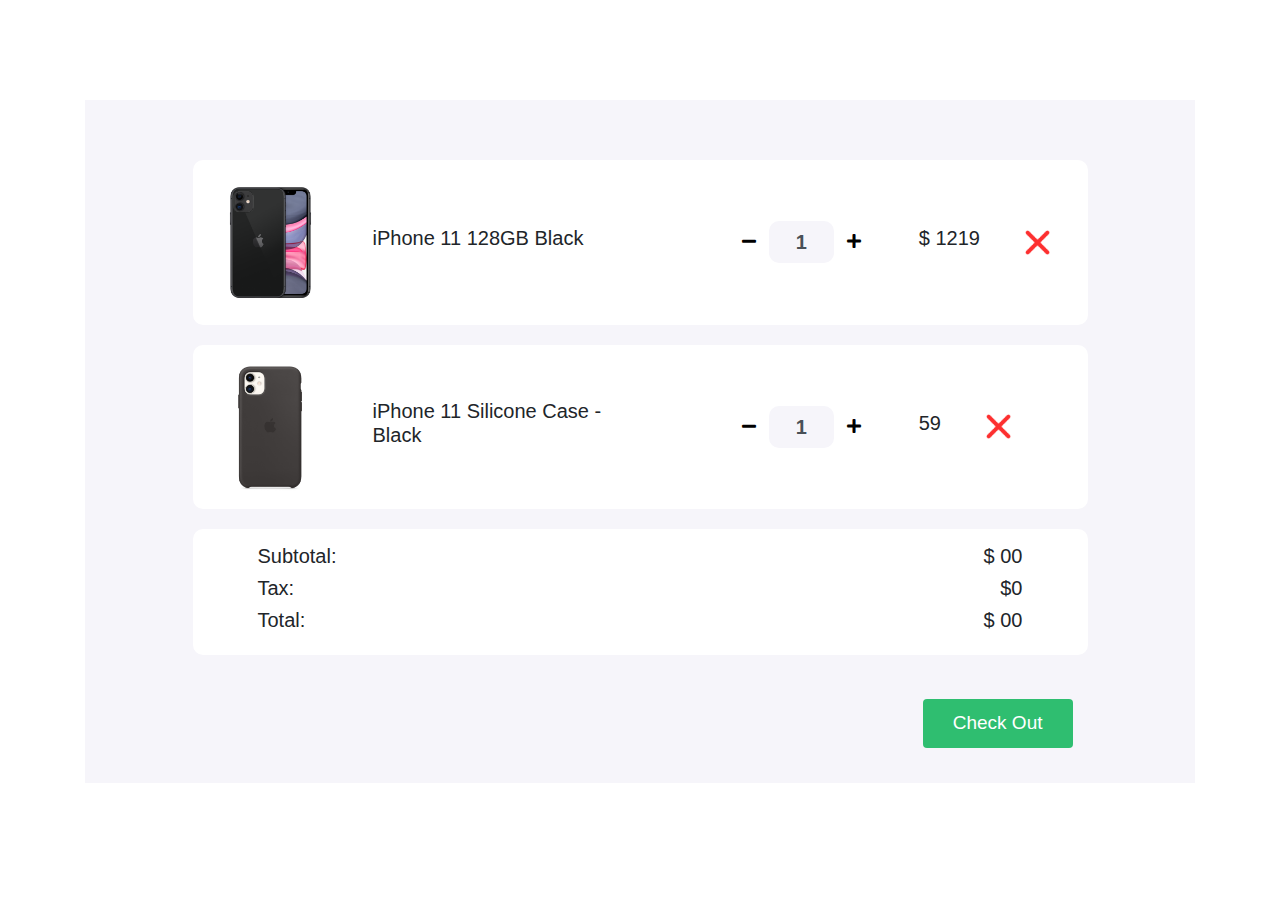
==== Module 19.5.shopping-cart/index.html @ c4ccbc00 "All js code deleted to write new code" ====
<!DOCTYPE html>
<html>

<head>
   <title>Shopping Cart</title>
   <meta charset="utf-8">
   <meta name="viewport" content="width=device-width, initial-scale=1">
   <link rel="stylesheet" href="https://maxcdn.bootstrapcdn.com/bootstrap/4.0.0/css/bootstrap.min.css">
   <link href="https://cdnjs.cloudflare.com/ajax/libs/font-awesome/5.11.2/css/all.css" rel="stylesheet" />
   <link href="style.css" rel="stylesheet">
</head>

<body>

   <section>
      <div class="container">
         <div class="cart">
            <div class="col-md-12 col-lg-10 mx-auto">
               <div class="cart-item">
                  <div class="row">
                     <div class="col-md-7 center-item">
                        <img src="images/product-1.png" alt="">
                        <h5>iPhone 11 128GB Black</h5>
                     </div>

                     <div class="col-md-5 center-item">
                        <div class="input-group number-spinner">
                           <button class="btn btn-default" id="phoneMinus"><i class="fas fa-minus" ></i></button>
                           <input type="text" class="form-control text-center"  value="1"  id="phoneInput">
                           <button class="btn btn-default"  id="phonePlus"><i class="fas fa-plus"></i></button>
                        </div>
                        <h5>$ <span id="phonePrice">1219</span></h5>
                        <img src="images/remove.png" alt="" class="remove-item">
                     </div>

                     
                  </div>
               </div>

               <div class="cart-item">
                  <div class="row">
                     <div class="col-md-7 center-item mx-auto">
                        <img src="images/product-2.png" alt="">
                        <h5>iPhone 11 Silicone Case - Black</h5>
                     </div>
                     <div class="col-md-5 center-item">
                        <div class="input-group number-spinner">
                           <button class="btn btn-default" id="caseMinus"><i class="fas fa-minus"></i></button>
                           <input type="text" class="form-control text-center" id="caseInput" value="1">
                           <button class="btn btn-default" id="casePlus"><i class="fas fa-plus"></i></button>

                        </div>
                        <h5 id="casePrice">59</h5>
                        <img src="images/remove.png" alt="" class="remove-item">
                     </div>
                  </div>
               </div>

               <div class="cart-item">
                  <div class="row">

                     <div class="col-md-8">
                        <h5>Subtotal: </h5>
                        <h5>Tax:</h5>
                        <h5>Total:</h5>
                     </div>

                     <div class="col-md-4 status">
                        <h5>$ <span id="subTotal">00</span></h5>
                        <h5>$0</h5>
                        <h5>$ <span id="total">00</span></h5>
                     </div>
                  </div>
               </div>
               <div class="col-md-12 pt-4 pb-4">
                  <button type="button" class="btn btn-success check-out">Check Out</button>
               </div>
            </div>
         </div>
      </div>
   </section>

   <script>
      
   </script>
</body>

</html>
---- Module 19.5.shopping-cart/style.css ----
body{
	background: #fff;
}
.cart{
	margin: 100px 0;
	background-color: #F6F5FA;;
	padding: 60px 0;
}
.total-price{
	padding-bottom: 15px;
}
.cart-item{
	background-color: #fff;
	border-radius: 10px;
	padding: 15px 20px;
	margin-bottom: 20px;
}
.center-item{
    display: flex;
    align-items: center;
    justify-content: flex-start;
}
.cart-item img{
	width: 115px;
}
.cart-item h5{
    padding: 0 45px;
}
.cart-item .remove-item{
	width: 25px!important;
}
.btn-default{
	background-color: #fff;
}
.cart-item .form-control{
	background-color: #F6F5FA;
	border: none;
    width: 65px;
    border-radius: 10px!important;
    font-weight: 700;
    font-size: 20px;
}
.input-group{
	width: unset;
}
.status{
	text-align: right;
}
.check-out{
    float: right;
    padding: 10px 30px;
	font-size: 19px;
	background-color: #2FBE70;
	border: none;
}
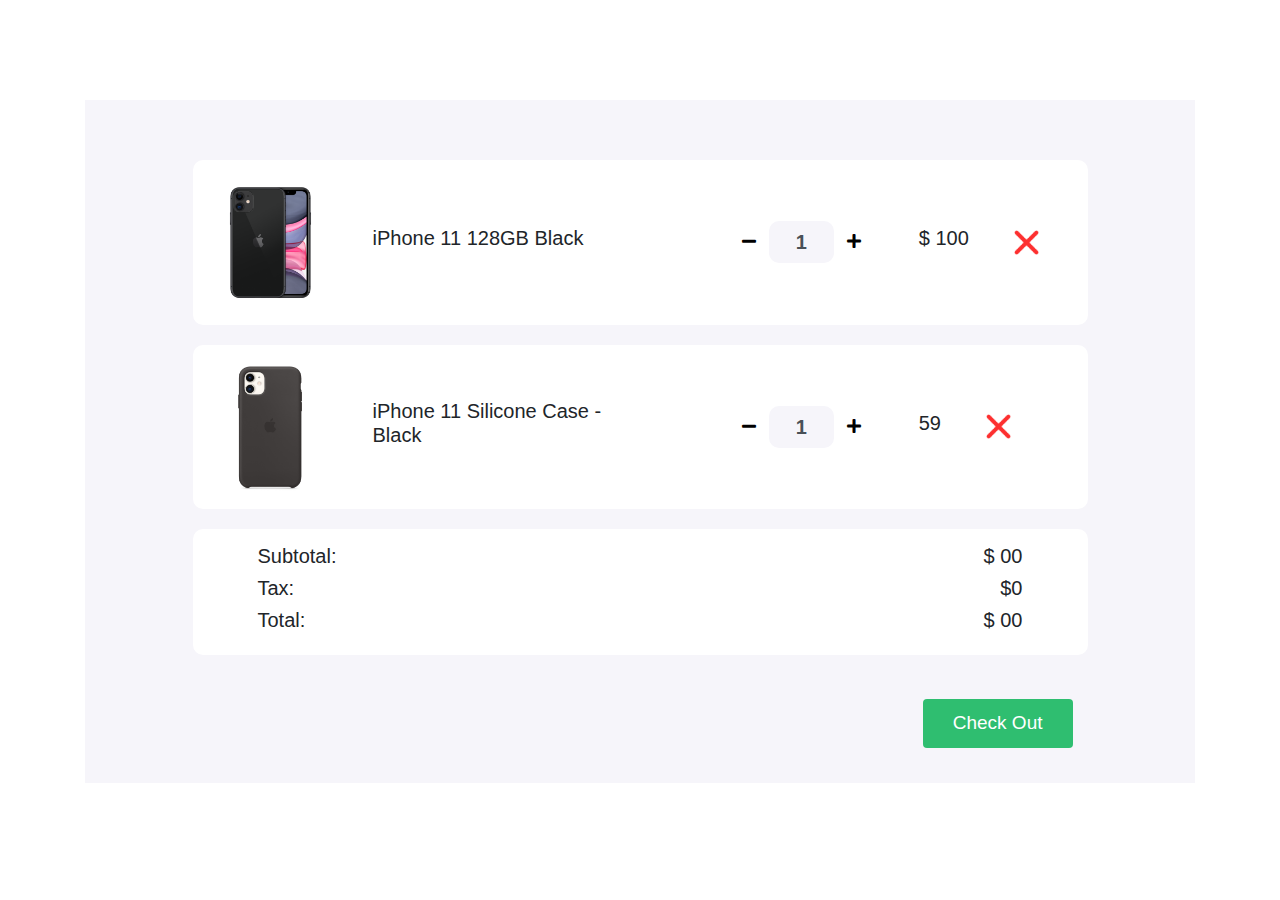
==== commit 97d72030: "phonePrice updated" ====
--- a/Module 19.5.shopping-cart/index.html
+++ b/Module 19.5.shopping-cart/index.html
@@ -29,7 +29,7 @@
                            <input type="text" class="form-control text-center"  value="1"  id="phoneInput">
                            <button class="btn btn-default"  id="phonePlus"><i class="fas fa-plus"></i></button>
                         </div>
-                        <h5>$ <span id="phonePrice">1219</span></h5>
+                        <h5>$ <span id="phonePrice">100</span></h5>
                         <img src="images/remove.png" alt="" class="remove-item">
                      </div>
 
@@ -80,9 +80,7 @@
       </div>
    </section>
 
-   <script>
-      
-   </script>
+<script src="script.js"></script>
 </body>
 
 </html>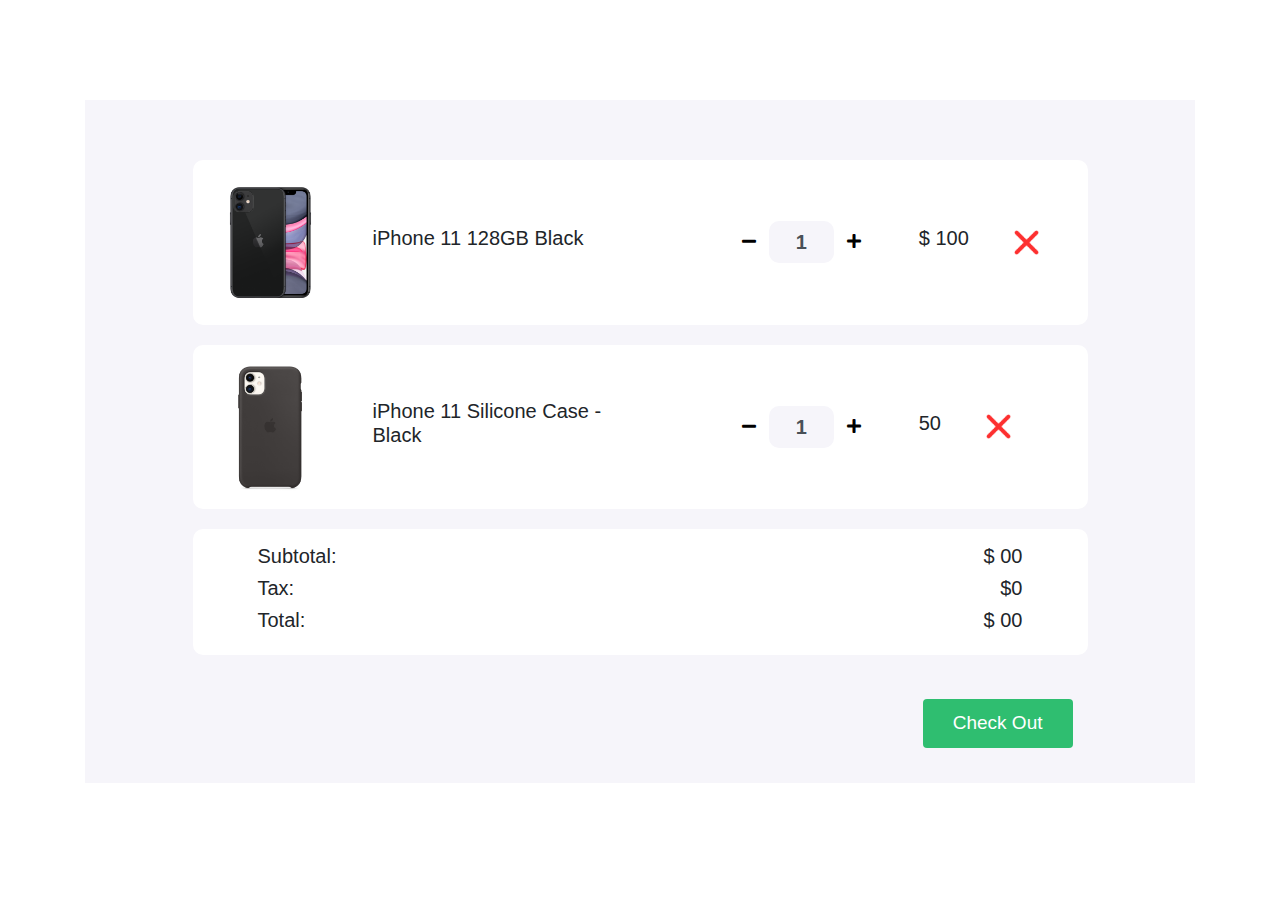
==== commit d29959d4: "casing price completed" ====
--- a/Module 19.5.shopping-cart/index.html
+++ b/Module 19.5.shopping-cart/index.html
@@ -25,9 +25,9 @@
 
                      <div class="col-md-5 center-item">
                         <div class="input-group number-spinner">
-                           <button class="btn btn-default" id="phoneMinus"><i class="fas fa-minus" ></i></button>
+                           <button class="btn btn-default" onclick="phoneProductChange(false)"><i class="fas fa-minus" ></i></button>
                            <input type="text" class="form-control text-center"  value="1"  id="phoneInput">
-                           <button class="btn btn-default"  id="phonePlus"><i class="fas fa-plus"></i></button>
+                           <button class="btn btn-default"  onclick=" phoneProductChange(true)"><i class="fas fa-plus"></i></button>
                         </div>
                         <h5>$ <span id="phonePrice">100</span></h5>
                         <img src="images/remove.png" alt="" class="remove-item">
@@ -45,12 +45,12 @@
                      </div>
                      <div class="col-md-5 center-item">
                         <div class="input-group number-spinner">
-                           <button class="btn btn-default" id="caseMinus"><i class="fas fa-minus"></i></button>
+                           <button class="btn btn-default" onclick="caseProductChange(false)"><i class="fas fa-minus"></i></button>
                            <input type="text" class="form-control text-center" id="caseInput" value="1">
-                           <button class="btn btn-default" id="casePlus"><i class="fas fa-plus"></i></button>
+                           <button class="btn btn-default" onclick="caseProductChange(true)"><i class="fas fa-plus"></i></button>
 
                         </div>
-                        <h5 id="casePrice">59</h5>
+                        <h5 id="casePrice">50</h5>
                         <img src="images/remove.png" alt="" class="remove-item">
                      </div>
                   </div>
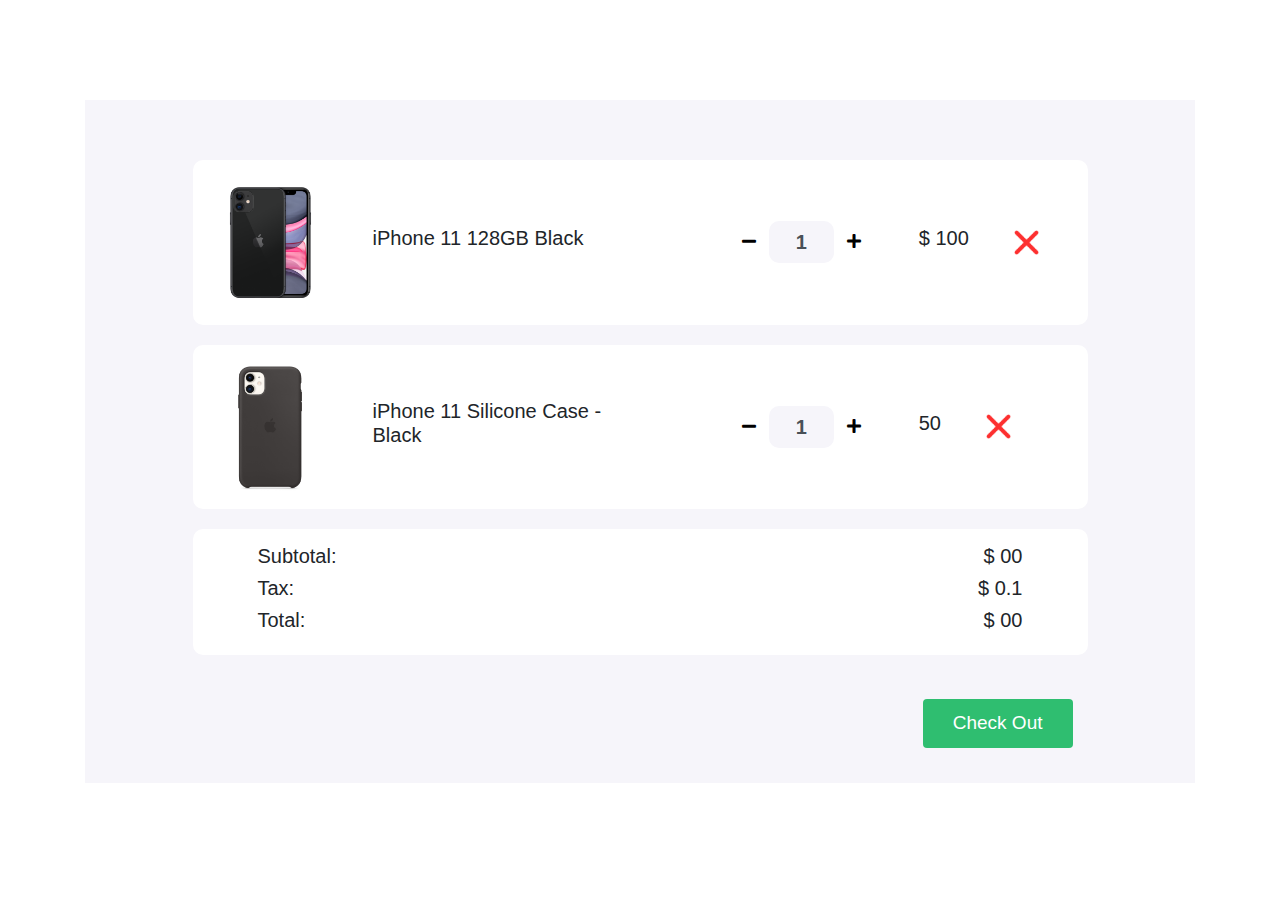
==== commit b1e33b5d: "tax and grandTotal complete" ====
--- a/Module 19.5.shopping-cart/index.html
+++ b/Module 19.5.shopping-cart/index.html
@@ -25,9 +25,9 @@
 
                      <div class="col-md-5 center-item">
                         <div class="input-group number-spinner">
-                           <button class="btn btn-default" onclick="phoneProductChange(false)"><i class="fas fa-minus" ></i></button>
+                           <button class="btn btn-default" onclick="ProductChange('phone',false)"><i class="fas fa-minus" ></i></button>
                            <input type="text" class="form-control text-center"  value="1"  id="phoneInput">
-                           <button class="btn btn-default"  onclick=" phoneProductChange(true)"><i class="fas fa-plus"></i></button>
+                           <button class="btn btn-default"  onclick=" ProductChange('phone',true)"><i class="fas fa-plus"></i></button>
                         </div>
                         <h5>$ <span id="phonePrice">100</span></h5>
                         <img src="images/remove.png" alt="" class="remove-item">
@@ -45,9 +45,9 @@
                      </div>
                      <div class="col-md-5 center-item">
                         <div class="input-group number-spinner">
-                           <button class="btn btn-default" onclick="caseProductChange(false)"><i class="fas fa-minus"></i></button>
+                           <button class="btn btn-default" onclick="ProductChange('case',false)"><i class="fas fa-minus"></i></button>
                            <input type="text" class="form-control text-center" id="caseInput" value="1">
-                           <button class="btn btn-default" onclick="caseProductChange(true)"><i class="fas fa-plus"></i></button>
+                           <button class="btn btn-default" onclick="ProductChange('case',true)"><i class="fas fa-plus"></i></button>
 
                         </div>
                         <h5 id="casePrice">50</h5>
@@ -67,8 +67,8 @@
 
                      <div class="col-md-4 status">
                         <h5>$ <span id="subTotal">00</span></h5>
-                        <h5>$0</h5>
-                        <h5>$ <span id="total">00</span></h5>
+                        <h5>$ <span id="tax">0.1</span></h5>
+                        <h5>$ <span id="grandTotal">00</span></h5>
                      </div>
                   </div>
                </div>
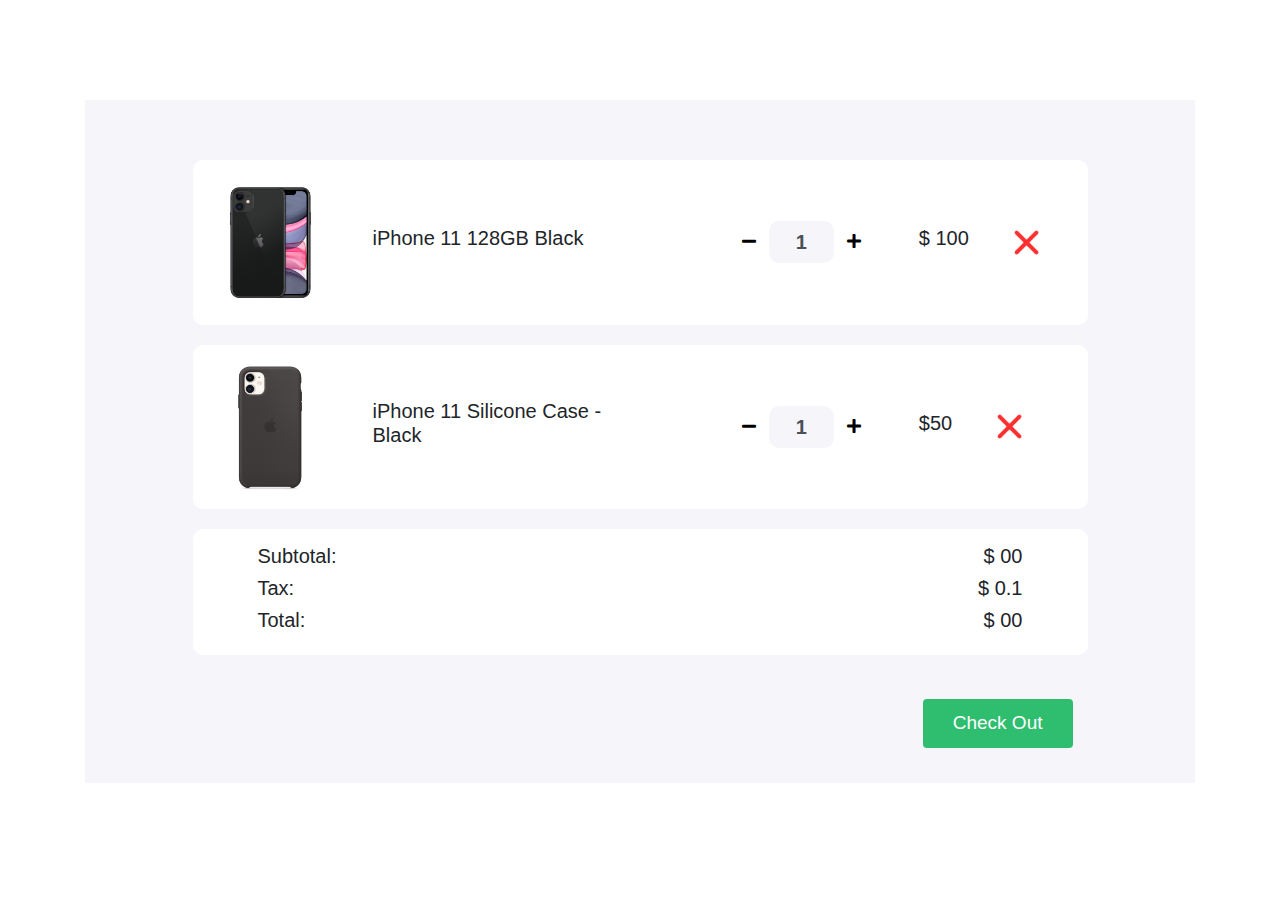
==== commit 9a59336c: "Adding github code" ====
--- a/Module 19.5.shopping-cart/index.html
+++ b/Module 19.5.shopping-cart/index.html
@@ -50,7 +50,7 @@
                            <button class="btn btn-default" onclick="ProductChange('case',true)"><i class="fas fa-plus"></i></button>
 
                         </div>
-                        <h5 id="casePrice">50</h5>
+                        <h5> $<span id="casePrice">50</span> </h5>
                         <img src="images/remove.png" alt="" class="remove-item">
                      </div>
                   </div>
